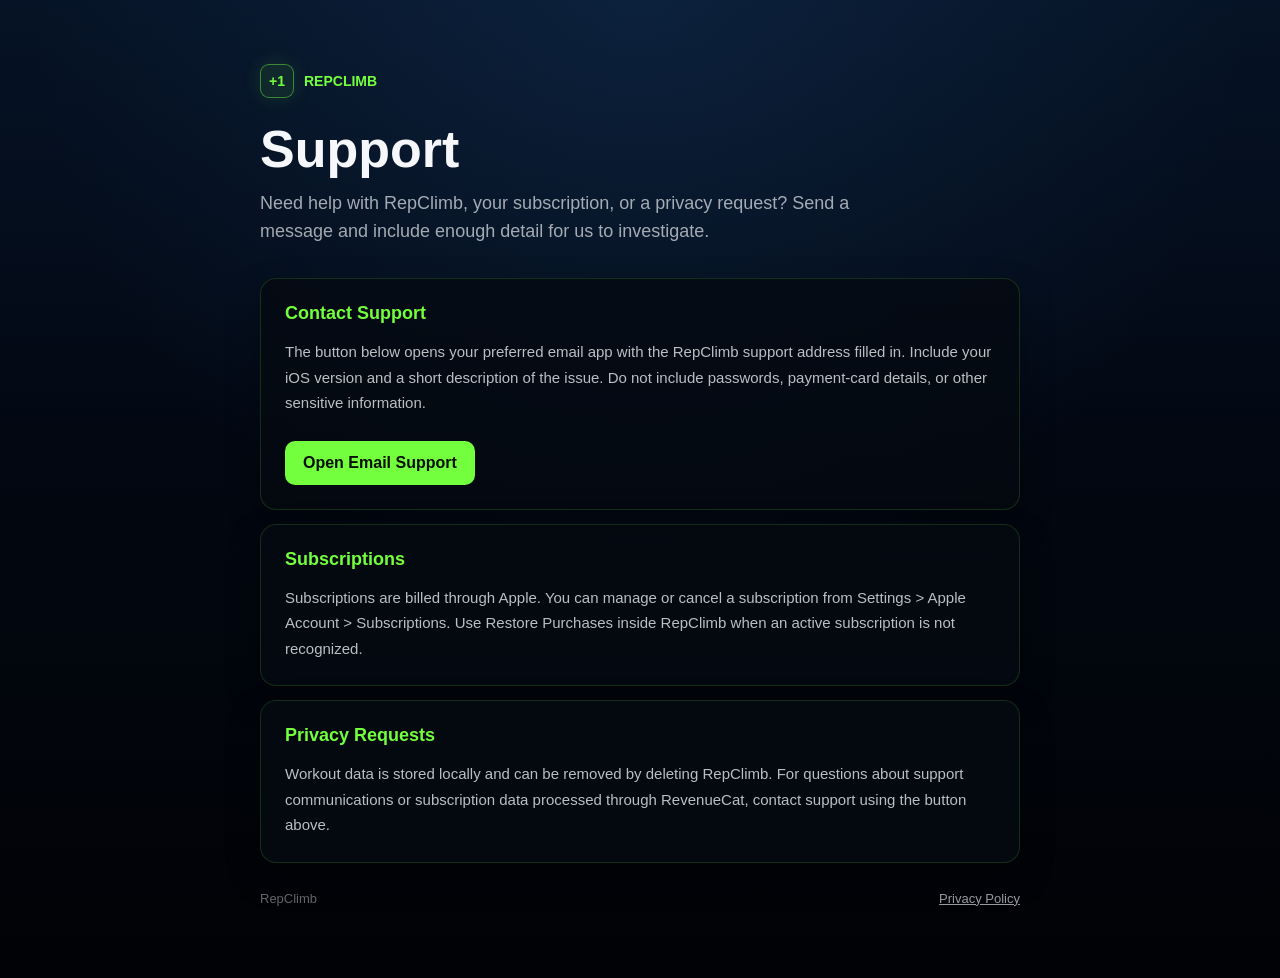
==== support/index.html @ afc0adb5 "Publish RepClimb privacy and support pages" ====
<!doctype html>
<html lang="en">
<head>
    <meta charset="utf-8">
    <meta name="viewport" content="width=device-width, initial-scale=1">
    <meta name="description" content="Support for the RepClimb iOS app.">
    <title>Support | RepClimb</title>
    <link rel="stylesheet" href="../styles.css">
</head>
<body>
<main>
    <header>
        <div class="brand"><span class="mark">+1</span> RepClimb</div>
        <h1>Support</h1>
        <p class="intro">Need help with RepClimb, your subscription, or a privacy request? Send a message and include enough detail for us to investigate.</p>
    </header>

    <section>
        <h2>Contact Support</h2>
        <p>The button below opens your preferred email app with the RepClimb support address filled in. Include your iOS version and a short description of the issue. Do not include passwords, payment-card details, or other sensitive information.</p>
        <a class="button" href="mailto:raif.agovic.dev@gmail.com?subject=RepClimb%20Support">Open Email Support</a>
    </section>

    <section>
        <h2>Subscriptions</h2>
        <p>Subscriptions are billed through Apple. You can manage or cancel a subscription from Settings &gt; Apple Account &gt; Subscriptions. Use Restore Purchases inside RepClimb when an active subscription is not recognized.</p>
    </section>

    <section>
        <h2>Privacy Requests</h2>
        <p>Workout data is stored locally and can be removed by deleting RepClimb. For questions about support communications or subscription data processed through RevenueCat, contact support using the button above.</p>
    </section>

    <footer>
        <span>RepClimb</span>
        <a href="../privacy/">Privacy Policy</a>
    </footer>
</main>
</body>
</html>
---- styles.css ----
:root {
    color-scheme: dark;
    font-family: -apple-system, BlinkMacSystemFont, "SF Pro Text", "Segoe UI", sans-serif;
    background: #020711;
    color: #f5f7fb;
}

* {
    box-sizing: border-box;
}

body {
    margin: 0;
    min-height: 100vh;
    background:
        radial-gradient(circle at 50% 0%, rgba(36, 91, 150, 0.20), transparent 38rem),
        linear-gradient(180deg, #061326 0%, #020711 48%, #010205 100%);
}

main {
    width: min(760px, calc(100% - 40px));
    margin: 0 auto;
    padding: 64px 0 72px;
}

header {
    margin-bottom: 32px;
}

.brand {
    display: inline-flex;
    align-items: center;
    gap: 10px;
    margin-bottom: 24px;
    color: #73ff3e;
    font-size: 14px;
    font-weight: 800;
    text-transform: uppercase;
}

.mark {
    display: grid;
    place-items: center;
    width: 34px;
    height: 34px;
    border: 1px solid rgba(115, 255, 62, 0.45);
    border-radius: 9px;
    background: rgba(115, 255, 62, 0.08);
    box-shadow: 0 0 20px rgba(115, 255, 62, 0.12);
}

h1 {
    margin: 0 0 12px;
    font-size: clamp(34px, 7vw, 52px);
    line-height: 1.05;
}

.intro,
.updated {
    color: rgba(245, 247, 251, 0.66);
}

.intro {
    max-width: 640px;
    margin: 0;
    font-size: 18px;
    line-height: 1.6;
}

.updated {
    margin-top: 14px;
    font-size: 13px;
}

section {
    margin-top: 14px;
    padding: 24px;
    border: 1px solid rgba(115, 255, 62, 0.15);
    border-radius: 16px;
    background: rgba(5, 10, 18, 0.82);
    box-shadow: 0 14px 34px rgba(0, 0, 0, 0.28);
}

h2 {
    margin: 0 0 12px;
    color: #73ff3e;
    font-size: 18px;
}

p,
li {
    color: rgba(245, 247, 251, 0.76);
    font-size: 15px;
    line-height: 1.7;
}

p:last-child {
    margin-bottom: 0;
}

ul {
    margin: 0;
    padding-left: 20px;
}

a {
    color: #73ff3e;
}

.button {
    display: inline-flex;
    justify-content: center;
    margin-top: 10px;
    padding: 13px 18px;
    border-radius: 10px;
    background: #73ff3e;
    color: #061006;
    font-weight: 800;
    text-decoration: none;
}

footer {
    display: flex;
    justify-content: space-between;
    gap: 16px;
    margin-top: 28px;
    color: rgba(245, 247, 251, 0.40);
    font-size: 13px;
}

footer a {
    color: rgba(245, 247, 251, 0.62);
}

@media (max-width: 560px) {
    main {
        width: min(100% - 28px, 760px);
        padding-top: 38px;
    }

    section {
        padding: 20px;
    }

    footer {
        flex-direction: column;
    }
}
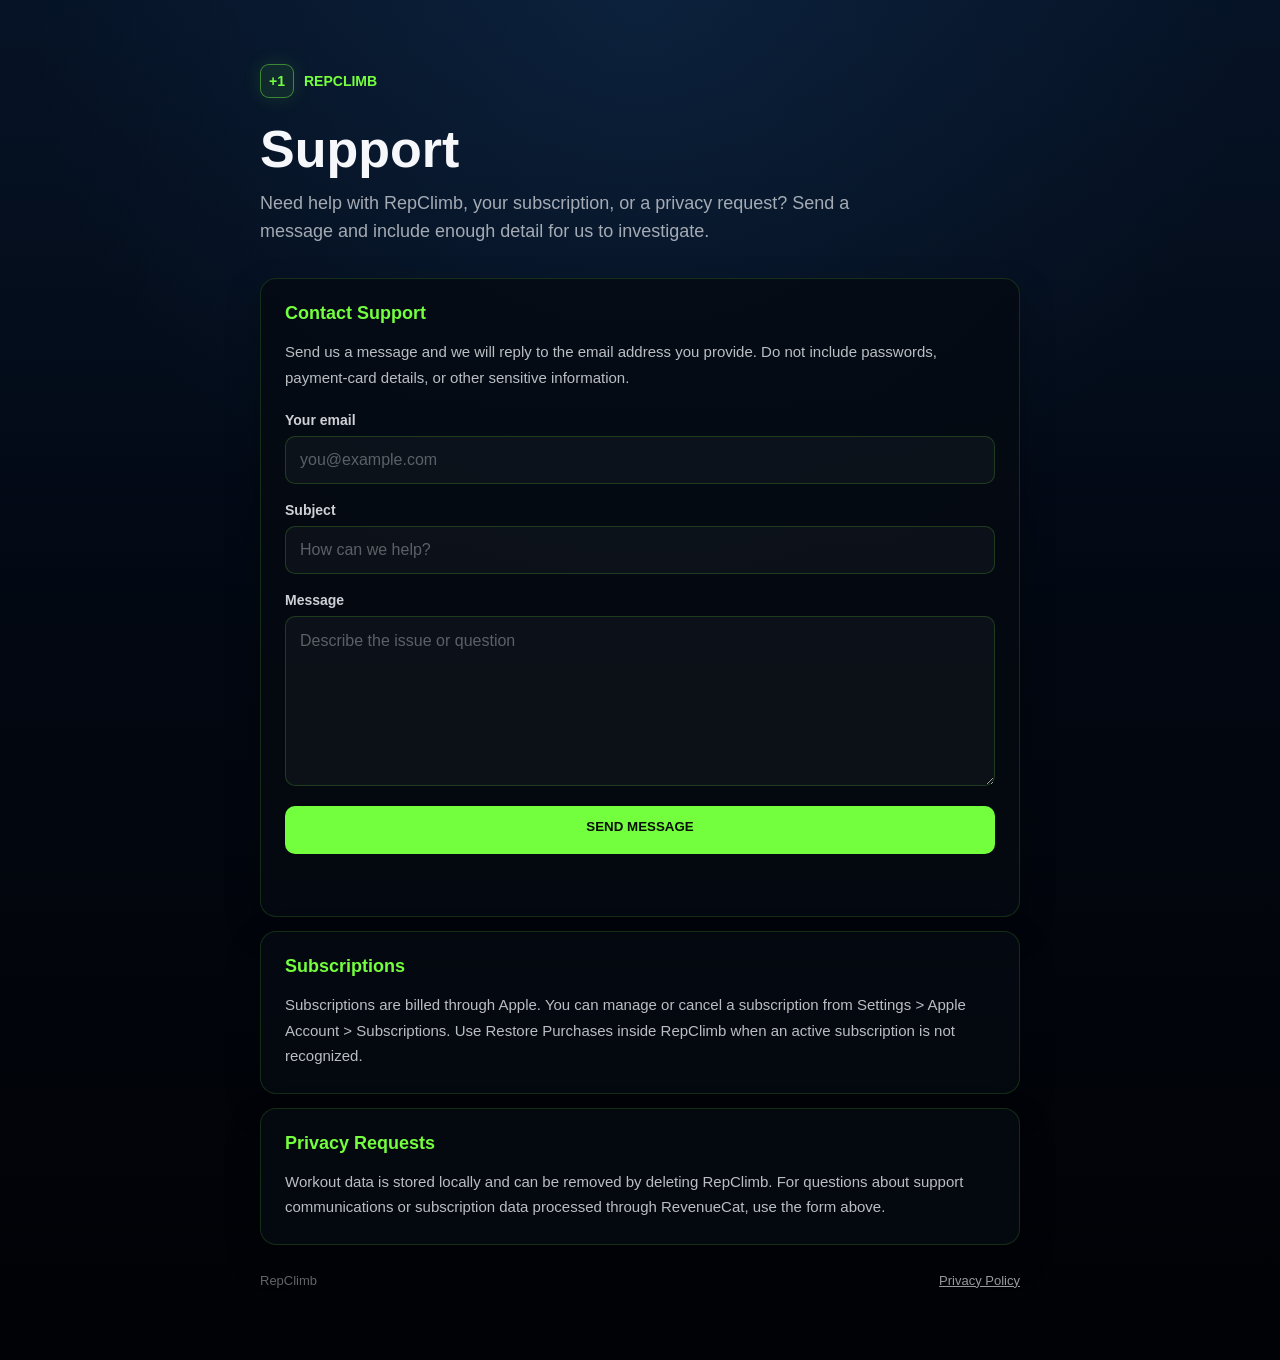
==== commit e420d992: "Add private support contact form" ====
--- a/support/index.html
+++ b/support/index.html
@@ -17,8 +17,30 @@
 
     <section>
         <h2>Contact Support</h2>
-        <p>The button below opens your preferred email app with the RepClimb support address filled in. Include your iOS version and a short description of the issue. Do not include passwords, payment-card details, or other sensitive information.</p>
-        <a class="button" href="mailto:raif.agovic.dev@gmail.com?subject=RepClimb%20Support">Open Email Support</a>
+        <p>Send us a message and we will reply to the email address you provide. Do not include passwords, payment-card details, or other sensitive information.</p>
+
+        <form id="support-form" class="support-form" action="https://formspree.io/f/mykrlrrq" method="post">
+            <div class="form-field">
+                <label for="email">Your email</label>
+                <input id="email" name="email" type="email" inputmode="email" autocomplete="email" placeholder="you@example.com" required>
+            </div>
+
+            <div class="form-field">
+                <label for="subject">Subject</label>
+                <input id="subject" name="subject" type="text" autocomplete="off" maxlength="120" placeholder="How can we help?" required>
+            </div>
+
+            <div class="form-field">
+                <label for="message">Message</label>
+                <textarea id="message" name="message" rows="6" maxlength="3000" placeholder="Describe the issue or question" required></textarea>
+            </div>
+
+            <input class="form-trap" type="text" name="_gotcha" tabindex="-1" autocomplete="off" aria-hidden="true">
+            <input type="hidden" name="app" value="RepClimb iOS">
+
+            <button class="button form-submit" type="submit">Send Message</button>
+            <p id="form-status" class="form-status" role="status" aria-live="polite"></p>
+        </form>
     </section>
 
     <section>
@@ -28,7 +50,7 @@
 
     <section>
         <h2>Privacy Requests</h2>
-        <p>Workout data is stored locally and can be removed by deleting RepClimb. For questions about support communications or subscription data processed through RevenueCat, contact support using the button above.</p>
+        <p>Workout data is stored locally and can be removed by deleting RepClimb. For questions about support communications or subscription data processed through RevenueCat, use the form above.</p>
     </section>
 
     <footer>
@@ -36,5 +58,40 @@
         <a href="../privacy/">Privacy Policy</a>
     </footer>
 </main>
+<script>
+    const supportForm = document.querySelector("#support-form");
+    const formStatus = document.querySelector("#form-status");
+    const submitButton = supportForm.querySelector("button[type='submit']");
+
+    supportForm.addEventListener("submit", async (event) => {
+        event.preventDefault();
+        formStatus.className = "form-status";
+        formStatus.textContent = "";
+        submitButton.disabled = true;
+        submitButton.textContent = "Sending...";
+
+        try {
+            const response = await fetch(supportForm.action, {
+                method: supportForm.method,
+                body: new FormData(supportForm),
+                headers: { "Accept": "application/json" }
+            });
+
+            if (!response.ok) {
+                throw new Error("Submission failed");
+            }
+
+            supportForm.reset();
+            formStatus.classList.add("success");
+            formStatus.textContent = "Message sent. We will get back to you soon.";
+        } catch (error) {
+            formStatus.classList.add("error");
+            formStatus.textContent = "Your message could not be sent. Please try again.";
+        } finally {
+            submitButton.disabled = false;
+            submitButton.textContent = "Send Message";
+        }
+    });
+</script>
 </body>
 </html>
--- a/styles.css
+++ b/styles.css
@@ -119,6 +119,96 @@
     text-decoration: none;
 }
 
+.support-form {
+    display: grid;
+    gap: 18px;
+    margin-top: 22px;
+}
+
+.form-field {
+    display: grid;
+    gap: 8px;
+}
+
+.form-field label {
+    color: rgba(245, 247, 251, 0.84);
+    font-size: 14px;
+    font-weight: 700;
+}
+
+.form-field input,
+.form-field textarea {
+    width: 100%;
+    border: 1px solid rgba(115, 255, 62, 0.18);
+    border-radius: 10px;
+    outline: none;
+    background: rgba(255, 255, 255, 0.035);
+    color: #f5f7fb;
+    font: inherit;
+    font-size: 16px;
+    line-height: 1.5;
+    transition: border-color 160ms ease, box-shadow 160ms ease, background 160ms ease;
+}
+
+.form-field input {
+    height: 48px;
+    padding: 0 14px;
+}
+
+.form-field textarea {
+    min-height: 144px;
+    padding: 12px 14px;
+    resize: vertical;
+}
+
+.form-field input::placeholder,
+.form-field textarea::placeholder {
+    color: rgba(245, 247, 251, 0.34);
+}
+
+.form-field input:focus,
+.form-field textarea:focus {
+    border-color: rgba(115, 255, 62, 0.72);
+    background: rgba(115, 255, 62, 0.045);
+    box-shadow: 0 0 0 3px rgba(115, 255, 62, 0.10);
+}
+
+.form-trap {
+    position: absolute;
+    left: -10000px;
+    width: 1px;
+    height: 1px;
+    opacity: 0;
+}
+
+.form-submit {
+    min-height: 48px;
+    margin-top: 2px;
+    border: 0;
+    cursor: pointer;
+    text-transform: uppercase;
+}
+
+.form-submit:disabled {
+    cursor: wait;
+    opacity: 0.55;
+}
+
+.form-status {
+    min-height: 24px;
+    margin: -4px 0 0;
+    font-size: 14px;
+    font-weight: 650;
+}
+
+.form-status.success {
+    color: #73ff3e;
+}
+
+.form-status.error {
+    color: #ff5574;
+}
+
 footer {
     display: flex;
     justify-content: space-between;
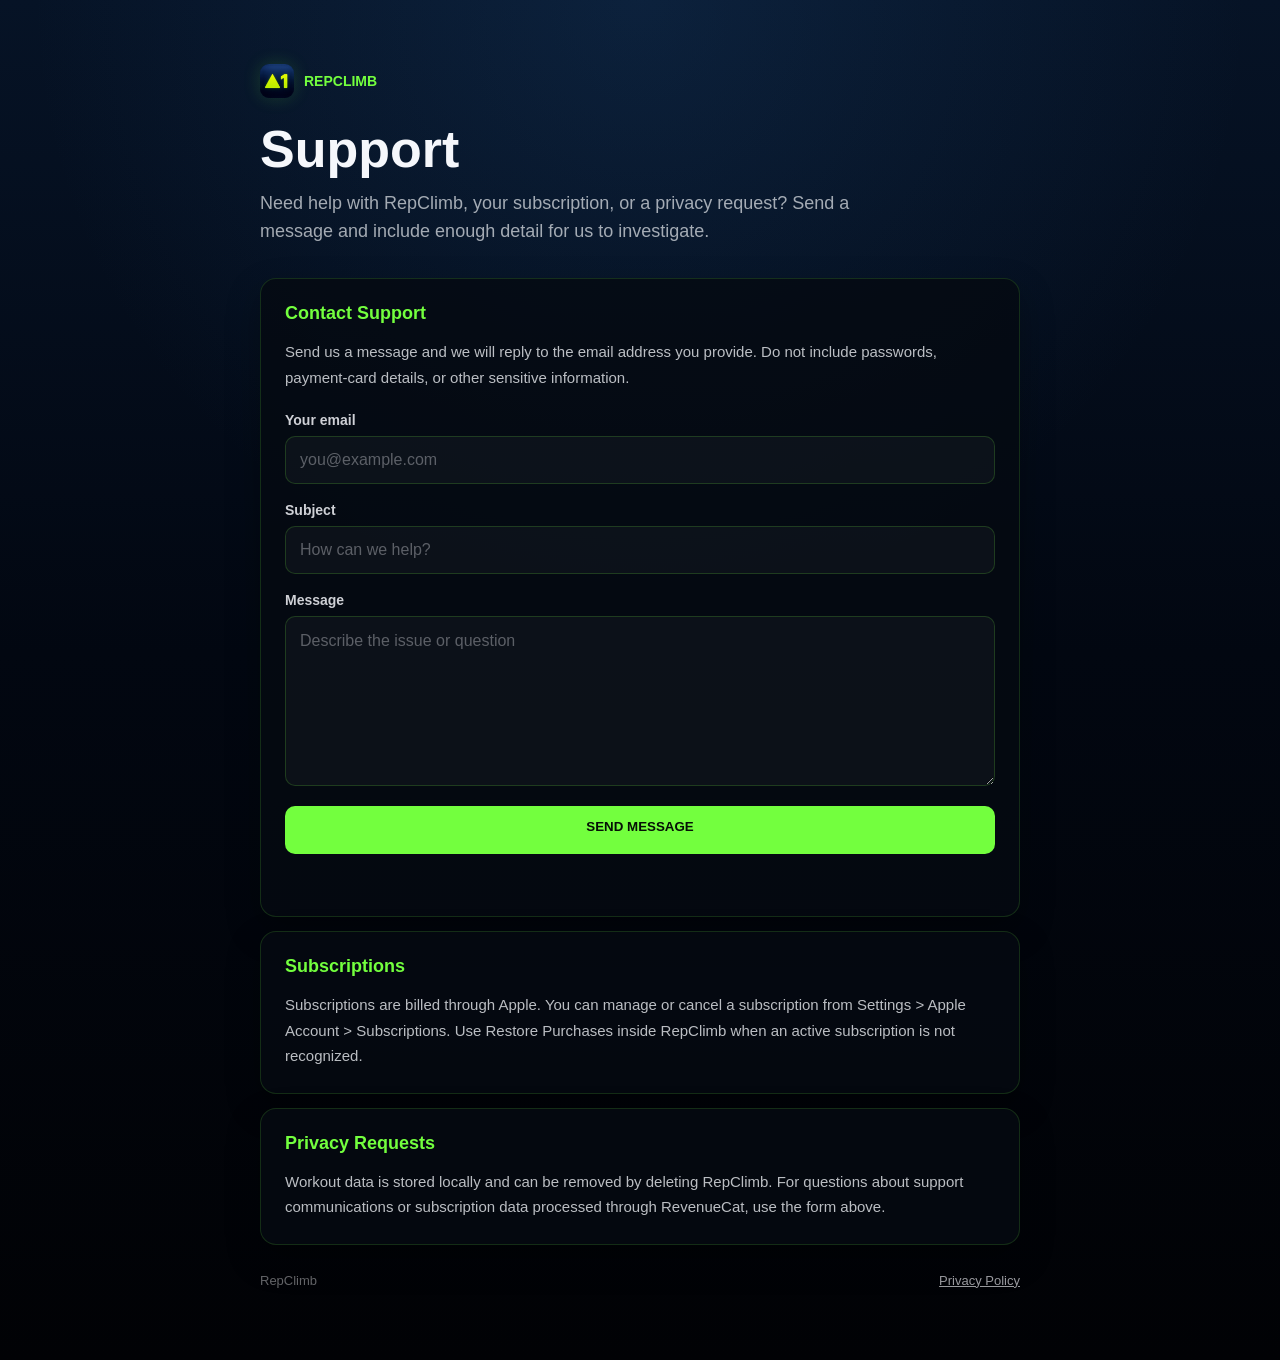
==== commit 152c8441: "Use RepClimb app icon in site branding" ====
--- a/support/index.html
+++ b/support/index.html
@@ -10,7 +10,7 @@
 <body>
 <main>
     <header>
-        <div class="brand"><span class="mark">+1</span> RepClimb</div>
+        <div class="brand"><img class="brand-icon" src="../app-icon.png" alt=""> RepClimb</div>
         <h1>Support</h1>
         <p class="intro">Need help with RepClimb, your subscription, or a privacy request? Send a message and include enough detail for us to investigate.</p>
     </header>
--- a/styles.css
+++ b/styles.css
@@ -38,15 +38,13 @@
     text-transform: uppercase;
 }
 
-.mark {
-    display: grid;
-    place-items: center;
+.brand-icon {
+    display: block;
     width: 34px;
     height: 34px;
-    border: 1px solid rgba(115, 255, 62, 0.45);
     border-radius: 9px;
-    background: rgba(115, 255, 62, 0.08);
-    box-shadow: 0 0 20px rgba(115, 255, 62, 0.12);
+    object-fit: cover;
+    box-shadow: 0 0 18px rgba(115, 255, 62, 0.16);
 }
 
 h1 {
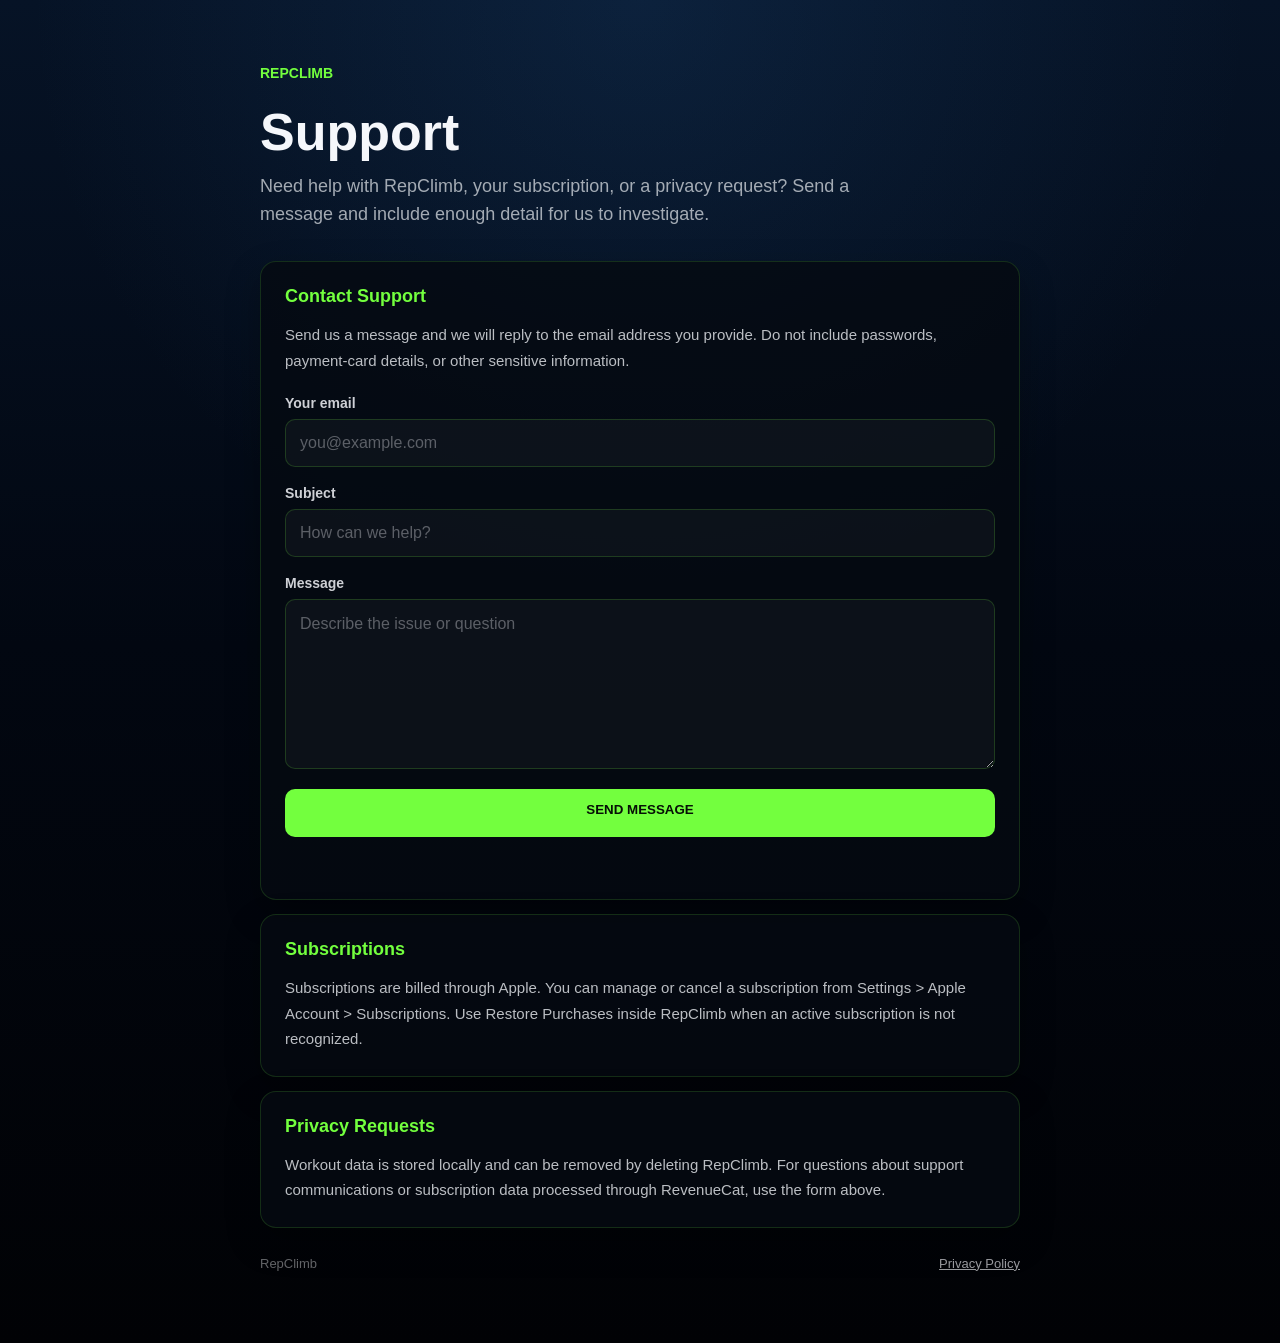
==== commit 06cbd72e: "Remove logo from legal page headers" ====
--- a/support/index.html
+++ b/support/index.html
@@ -10,7 +10,7 @@
 <body>
 <main>
     <header>
-        <div class="brand"><img class="brand-icon" src="../app-icon.png" alt=""> RepClimb</div>
+        <div class="brand">RepClimb</div>
         <h1>Support</h1>
         <p class="intro">Need help with RepClimb, your subscription, or a privacy request? Send a message and include enough detail for us to investigate.</p>
     </header>
--- a/styles.css
+++ b/styles.css
@@ -36,15 +36,6 @@
     font-size: 14px;
     font-weight: 800;
     text-transform: uppercase;
-}
-
-.brand-icon {
-    display: block;
-    width: 34px;
-    height: 34px;
-    border-radius: 9px;
-    object-fit: cover;
-    box-shadow: 0 0 18px rgba(115, 255, 62, 0.16);
 }
 
 h1 {
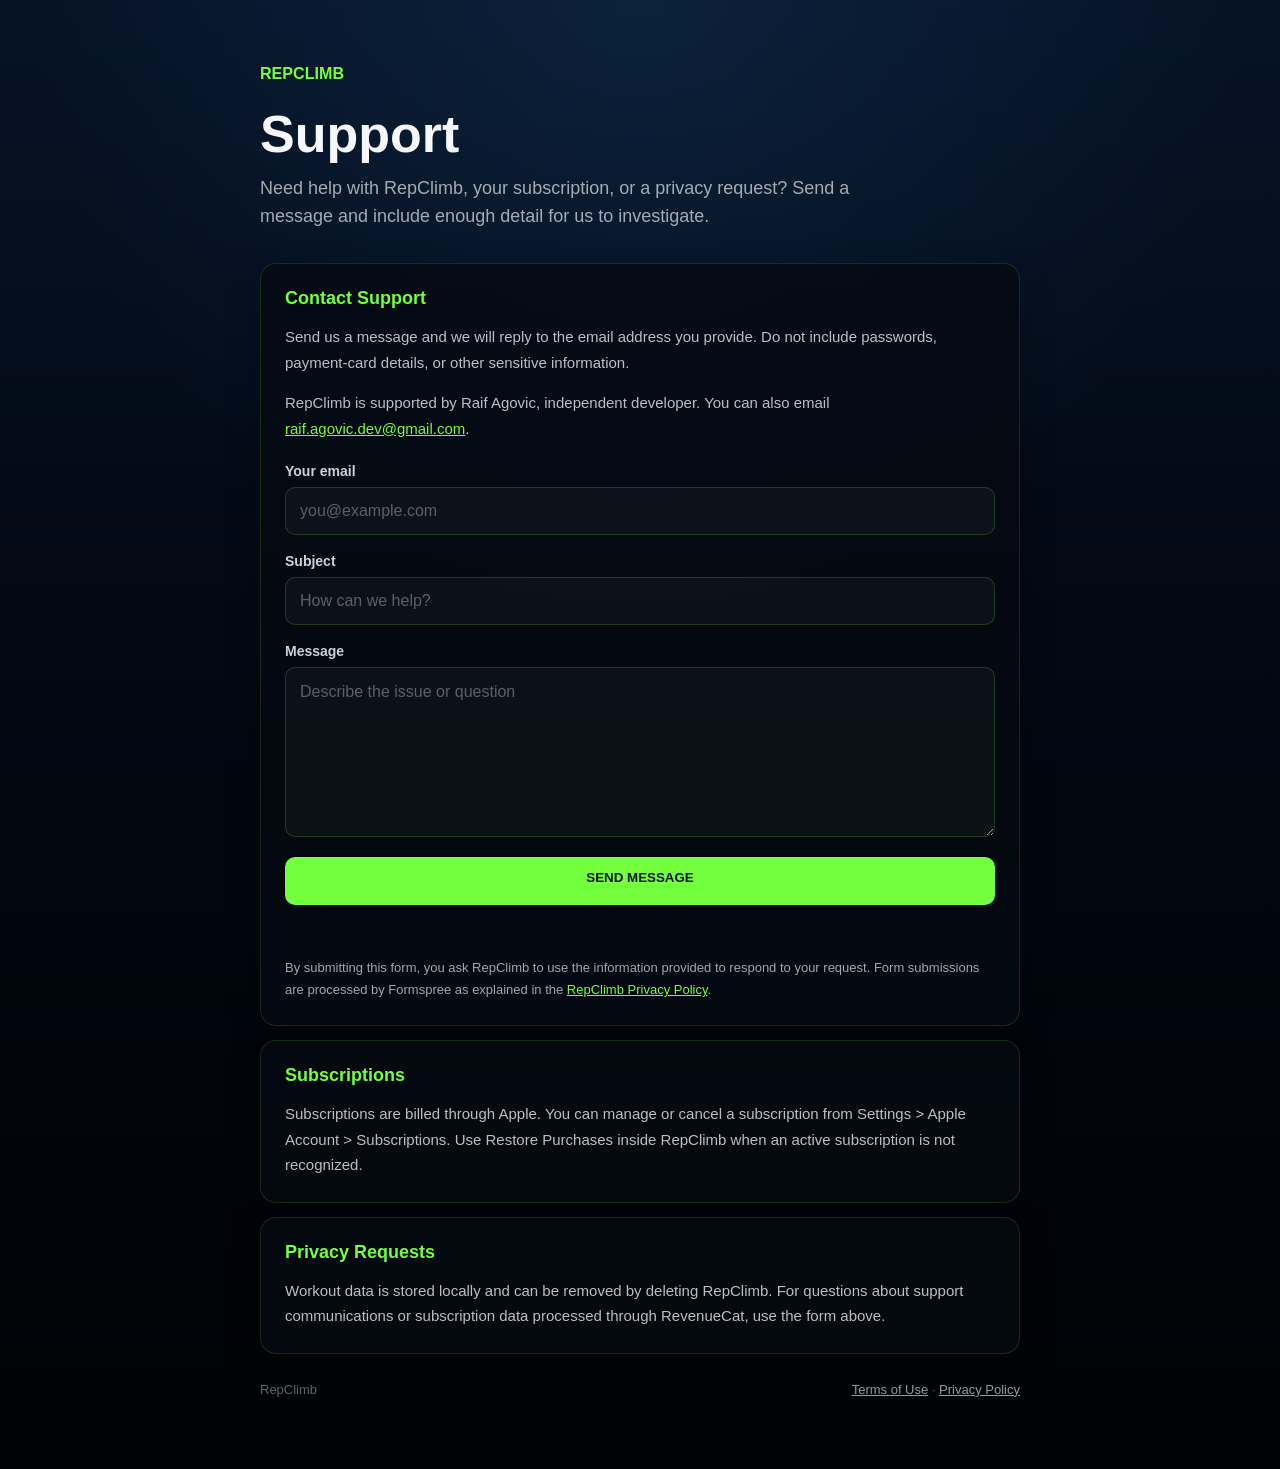
==== commit c9a57648: "Prepare legal pages for App Store release" ====
--- a/support/index.html
+++ b/support/index.html
@@ -18,6 +18,7 @@
     <section>
         <h2>Contact Support</h2>
         <p>Send us a message and we will reply to the email address you provide. Do not include passwords, payment-card details, or other sensitive information.</p>
+        <p>RepClimb is supported by Raif Agovic, independent developer. You can also email <a href="mailto:raif.agovic.dev@gmail.com">raif.agovic.dev@gmail.com</a>.</p>
 
         <form id="support-form" class="support-form" action="https://formspree.io/f/mykrlrrq" method="post">
             <div class="form-field">
@@ -41,6 +42,8 @@
             <button class="button form-submit" type="submit">Send Message</button>
             <p id="form-status" class="form-status" role="status" aria-live="polite"></p>
         </form>
+
+        <p class="updated">By submitting this form, you ask RepClimb to use the information provided to respond to your request. Form submissions are processed by Formspree as explained in the <a href="../privacy/">RepClimb Privacy Policy</a>.</p>
     </section>
 
     <section>
@@ -55,7 +58,7 @@
 
     <footer>
         <span>RepClimb</span>
-        <a href="../privacy/">Privacy Policy</a>
+        <span><a href="https://www.apple.com/legal/internet-services/itunes/dev/stdeula/">Terms of Use</a> &middot; <a href="../privacy/">Privacy Policy</a></span>
     </footer>
 </main>
 <script>
--- a/styles.css
+++ b/styles.css
@@ -33,7 +33,7 @@
     gap: 10px;
     margin-bottom: 24px;
     color: #73ff3e;
-    font-size: 14px;
+    font-size: 16.1px;
     font-weight: 800;
     text-transform: uppercase;
 }
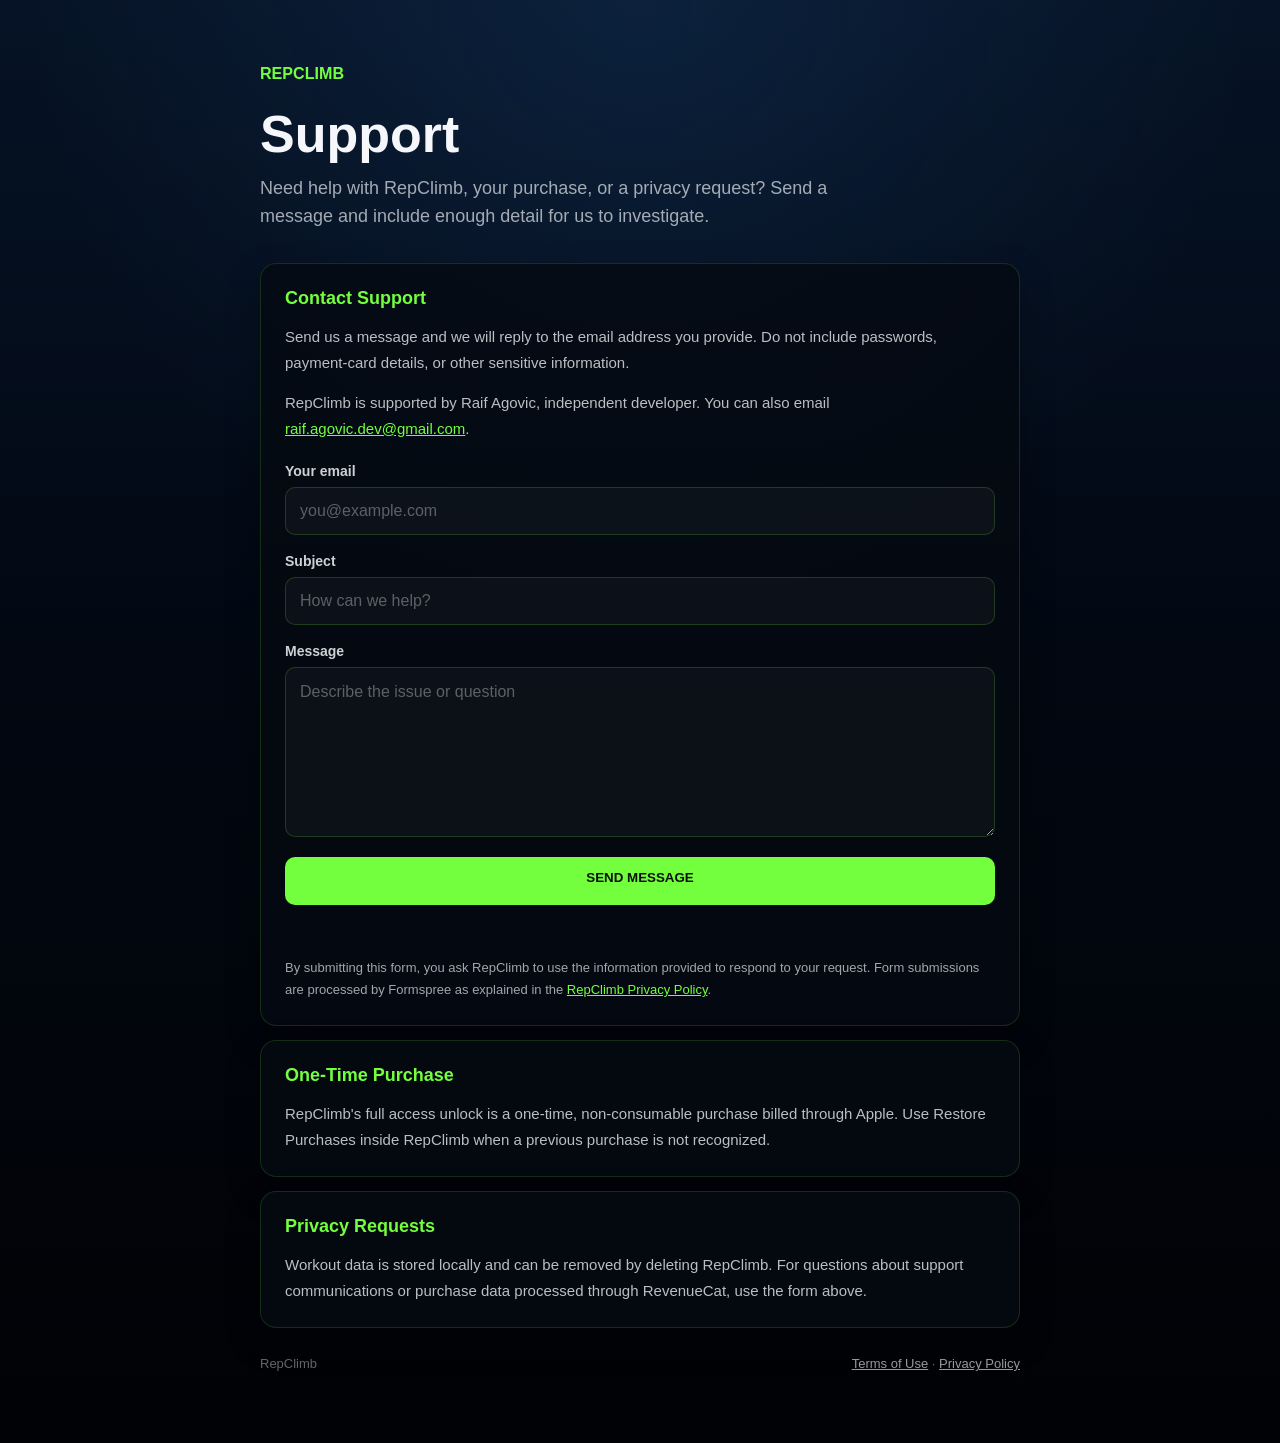
==== commit 333a0a5f: "Update legal pages for lifetime purchase" ====
--- a/support/index.html
+++ b/support/index.html
@@ -12,7 +12,7 @@
     <header>
         <div class="brand">RepClimb</div>
         <h1>Support</h1>
-        <p class="intro">Need help with RepClimb, your subscription, or a privacy request? Send a message and include enough detail for us to investigate.</p>
+        <p class="intro">Need help with RepClimb, your purchase, or a privacy request? Send a message and include enough detail for us to investigate.</p>
     </header>
 
     <section>
@@ -47,13 +47,13 @@
     </section>
 
     <section>
-        <h2>Subscriptions</h2>
-        <p>Subscriptions are billed through Apple. You can manage or cancel a subscription from Settings &gt; Apple Account &gt; Subscriptions. Use Restore Purchases inside RepClimb when an active subscription is not recognized.</p>
+        <h2>One-Time Purchase</h2>
+        <p>RepClimb's full access unlock is a one-time, non-consumable purchase billed through Apple. Use Restore Purchases inside RepClimb when a previous purchase is not recognized.</p>
     </section>
 
     <section>
         <h2>Privacy Requests</h2>
-        <p>Workout data is stored locally and can be removed by deleting RepClimb. For questions about support communications or subscription data processed through RevenueCat, use the form above.</p>
+        <p>Workout data is stored locally and can be removed by deleting RepClimb. For questions about support communications or purchase data processed through RevenueCat, use the form above.</p>
     </section>
 
     <footer>
